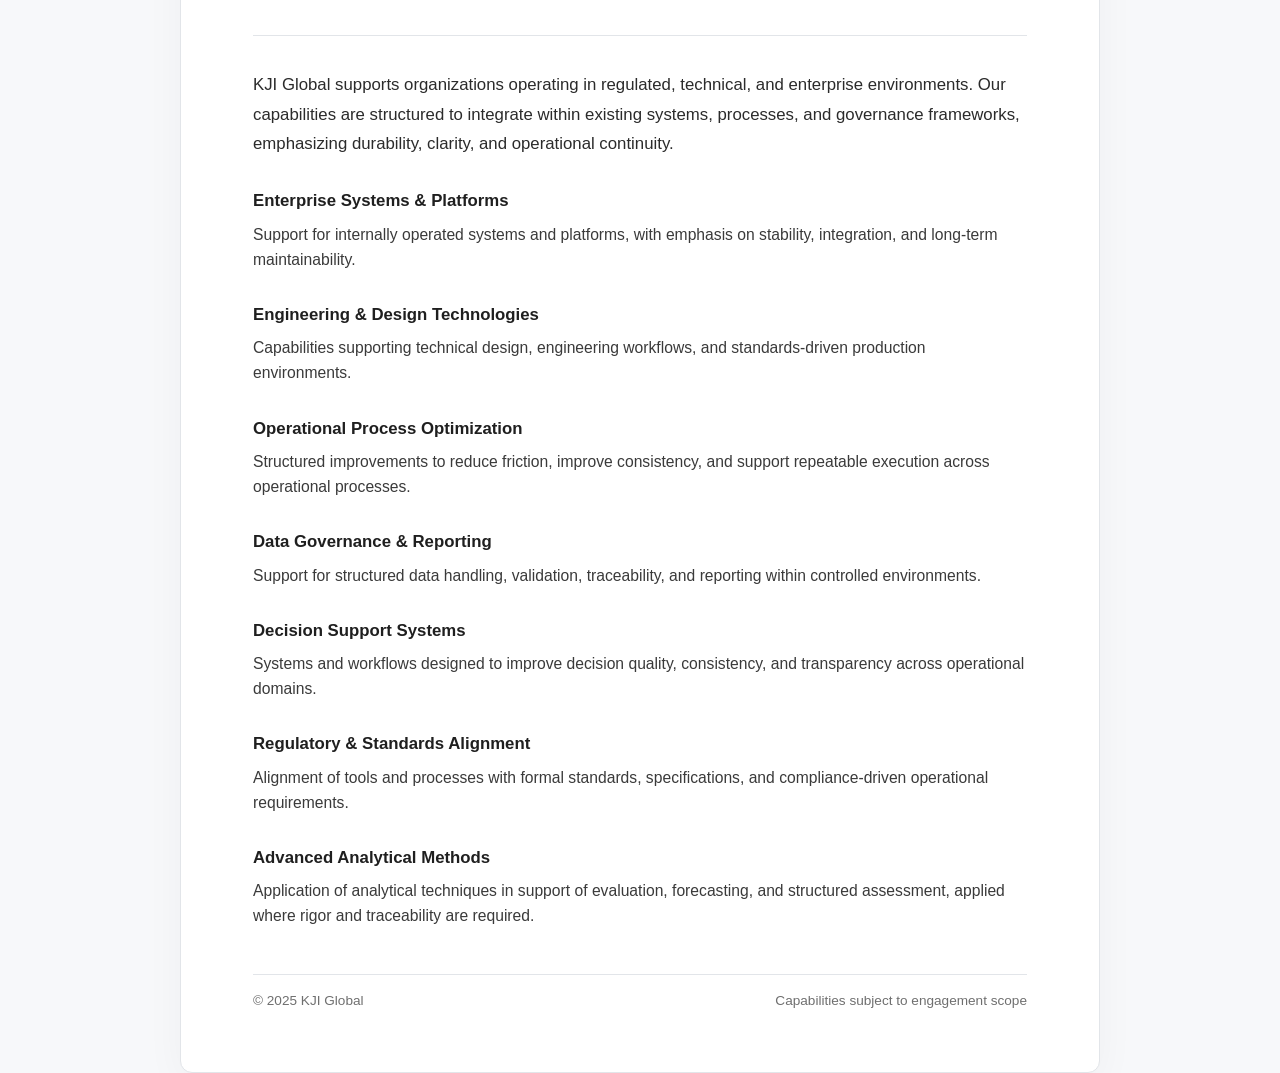
==== capabilities.html @ 7716038a "Add files via upload" ====
<!DOCTYPE html>
<html lang="en">
<head>
  <meta charset="UTF-8" />
  <meta name="viewport" content="width=device-width, initial-scale=1.0" />
  <title>KJI Global | Capabilities</title>

  <style>
    :root {
      --bg: #f7f8fa;
      --panel: #ffffff;
      --text-main: #1c1c1c;
      --text-muted: #6f6f6f;
      --accent: #0a3d62;
      --border: #e2e5e9;
    }

    * { box-sizing: border-box; }

    html, body {
      margin: 0;
      padding: 0;
      height: 100%;
      font-family: -apple-system, BlinkMacSystemFont, "Segoe UI", Roboto, Arial, sans-serif;
      background-color: var(--bg);
      color: var(--text-main);
    }

    body {
      display: flex;
      justify-content: center;
      align-items: center;
      padding: 28px;
    }

    .container {
      width: 100%;
      max-width: 920px;
      padding: 64px 72px;
      background: var(--panel);
      border: 1px solid var(--border);
      border-radius: 12px;
      box-shadow: 0 10px 40px rgba(0, 0, 0, 0.04);
    }

    .accent-bar {
      width: 64px;
      height: 4px;
      background-color: var(--accent);
      margin-bottom: 28px;
      border-radius: 2px;
    }

    h1 {
      margin: 0;
      font-size: 2.4rem;
      font-weight: 600;
      letter-spacing: 0.4px;
    }

    .subtitle {
      margin-top: 10px;
      font-size: 1.05rem;
      color: var(--text-muted);
      line-height: 1.4;
    }

    .divider {
      margin: 34px 0;
      height: 1px;
      background-color: var(--border);
    }

    .copy {
      font-size: 1.05rem;
      line-height: 1.75;
      color: #2b2b2b;
      max-width: 820px;
    }

    .copy p {
      margin: 0 0 18px 0;
    }

    .copy p:last-child {
      margin-bottom: 0;
    }

    .capability-block {
      margin-top: 28px;
    }

    .capability-title {
      font-size: 1.05rem;
      font-weight: 600;
      margin-bottom: 6px;
      color: #1f1f1f;
    }

    .capability-text {
      font-size: 0.98rem;
      line-height: 1.6;
      color: #3a3a3a;
    }

    .footer {
      margin-top: 46px;
      padding-top: 18px;
      border-top: 1px solid var(--border);
      font-size: 0.85rem;
      color: var(--text-muted);
      display: flex;
      justify-content: space-between;
      flex-wrap: wrap;
      gap: 10px;
    }

    @media (max-width: 760px) {
      .container { padding: 42px 30px; }
      h1 { font-size: 2.0rem; }
    }
  </style>
</head>

<body>
  <main class="container">
    <div class="accent-bar"></div>

    <h1>Capabilities</h1>
    <div class="subtitle">
      Institutional capabilities supporting complex operational environments
    </div>

    <div class="divider"></div>

    <div class="copy">
      <p>
        KJI Global supports organizations operating in regulated, technical, and enterprise environments.
        Our capabilities are structured to integrate within existing systems, processes, and governance
        frameworks, emphasizing durability, clarity, and operational continuity.
      </p>

      <div class="capability-block">
        <div class="capability-title">Enterprise Systems & Platforms</div>
        <div class="capability-text">
          Support for internally operated systems and platforms, with emphasis on stability,
          integration, and long-term maintainability.
        </div>
      </div>

      <div class="capability-block">
        <div class="capability-title">Engineering & Design Technologies</div>
        <div class="capability-text">
          Capabilities supporting technical design, engineering workflows, and standards-driven
          production environments.
        </div>
      </div>

      <div class="capability-block">
        <div class="capability-title">Operational Process Optimization</div>
        <div class="capability-text">
          Structured improvements to reduce friction, improve consistency, and support repeatable
          execution across operational processes.
        </div>
      </div>

      <div class="capability-block">
        <div class="capability-title">Data Governance & Reporting</div>
        <div class="capability-text">
          Support for structured data handling, validation, traceability, and reporting within
          controlled environments.
        </div>
      </div>

      <div class="capability-block">
        <div class="capability-title">Decision Support Systems</div>
        <div class="capability-text">
          Systems and workflows designed to improve decision quality, consistency, and transparency
          across operational domains.
        </div>
      </div>

      <div class="capability-block">
        <div class="capability-title">Regulatory & Standards Alignment</div>
        <div class="capability-text">
          Alignment of tools and processes with formal standards, specifications, and compliance-driven
          operational requirements.
        </div>
      </div>

      <div class="capability-block">
        <div class="capability-title">Advanced Analytical Methods</div>
        <div class="capability-text">
          Application of analytical techniques in support of evaluation, forecasting, and structured
          assessment, applied where rigor and traceability are required.
        </div>
      </div>
    </div>

    <div class="footer">
      <div>© 2025 KJI Global</div>
      <div>Capabilities subject to engagement scope</div>
    </div>
  </main>
</body>
</html>
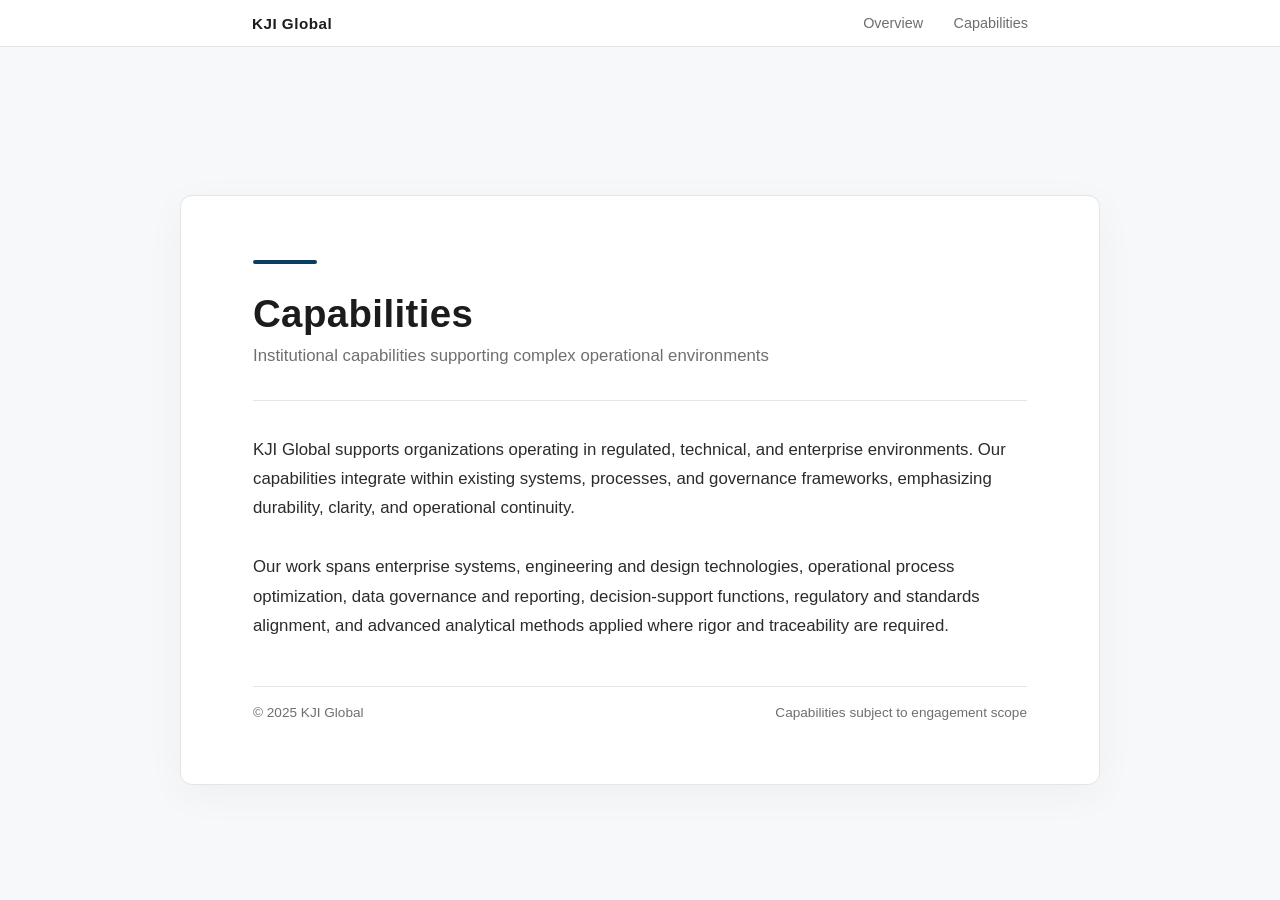
==== commit 1097bd5f: "Add navigation bar and restructure capabilities content Added a navigation bar and updated the conte" ====
--- a/capabilities.html
+++ b/capabilities.html
@@ -26,6 +26,43 @@
       color: var(--text-main);
     }
 
+    /* NAV */
+    .nav {
+      width: 100%;
+      background: var(--panel);
+      border-bottom: 1px solid var(--border);
+      position: fixed;
+      top: 0;
+      left: 0;
+      z-index: 100;
+    }
+
+    .nav-inner {
+      max-width: 920px;
+      margin: 0 auto;
+      padding: 14px 72px;
+      display: flex;
+      justify-content: space-between;
+      align-items: center;
+    }
+
+    .nav-brand {
+      font-size: 0.95rem;
+      font-weight: 600;
+      letter-spacing: 0.5px;
+    }
+
+    .nav-links a {
+      margin-left: 26px;
+      font-size: 0.9rem;
+      text-decoration: none;
+      color: var(--text-muted);
+    }
+
+    .nav-links a:hover {
+      color: var(--text-main);
+    }
+
     body {
       display: flex;
       justify-content: center;
@@ -41,6 +78,7 @@
       border: 1px solid var(--border);
       border-radius: 12px;
       box-shadow: 0 10px 40px rgba(0, 0, 0, 0.04);
+      margin-top: 80px;
     }
 
     .accent-bar {
@@ -62,7 +100,6 @@
       margin-top: 10px;
       font-size: 1.05rem;
       color: var(--text-muted);
-      line-height: 1.4;
     }
 
     .divider {
@@ -78,31 +115,6 @@
       max-width: 820px;
     }
 
-    .copy p {
-      margin: 0 0 18px 0;
-    }
-
-    .copy p:last-child {
-      margin-bottom: 0;
-    }
-
-    .capability-block {
-      margin-top: 28px;
-    }
-
-    .capability-title {
-      font-size: 1.05rem;
-      font-weight: 600;
-      margin-bottom: 6px;
-      color: #1f1f1f;
-    }
-
-    .capability-text {
-      font-size: 0.98rem;
-      line-height: 1.6;
-      color: #3a3a3a;
-    }
-
     .footer {
       margin-top: 46px;
       padding-top: 18px;
@@ -116,6 +128,7 @@
     }
 
     @media (max-width: 760px) {
+      .nav-inner { padding: 14px 30px; }
       .container { padding: 42px 30px; }
       h1 { font-size: 2.0rem; }
     }
@@ -123,6 +136,17 @@
 </head>
 
 <body>
+
+  <nav class="nav">
+    <div class="nav-inner">
+      <div class="nav-brand">KJI Global</div>
+      <div class="nav-links">
+        <a href="index.html">Overview</a>
+        <a href="capabilities.html">Capabilities</a>
+      </div>
+    </div>
+  </nav>
+
   <main class="container">
     <div class="accent-bar"></div>
 
@@ -134,67 +158,16 @@
     <div class="divider"></div>
 
     <div class="copy">
-      <p>
-        KJI Global supports organizations operating in regulated, technical, and enterprise environments.
-        Our capabilities are structured to integrate within existing systems, processes, and governance
-        frameworks, emphasizing durability, clarity, and operational continuity.
-      </p>
-
-      <div class="capability-block">
-        <div class="capability-title">Enterprise Systems & Platforms</div>
-        <div class="capability-text">
-          Support for internally operated systems and platforms, with emphasis on stability,
-          integration, and long-term maintainability.
-        </div>
-      </div>
-
-      <div class="capability-block">
-        <div class="capability-title">Engineering & Design Technologies</div>
-        <div class="capability-text">
-          Capabilities supporting technical design, engineering workflows, and standards-driven
-          production environments.
-        </div>
-      </div>
-
-      <div class="capability-block">
-        <div class="capability-title">Operational Process Optimization</div>
-        <div class="capability-text">
-          Structured improvements to reduce friction, improve consistency, and support repeatable
-          execution across operational processes.
-        </div>
-      </div>
-
-      <div class="capability-block">
-        <div class="capability-title">Data Governance & Reporting</div>
-        <div class="capability-text">
-          Support for structured data handling, validation, traceability, and reporting within
-          controlled environments.
-        </div>
-      </div>
-
-      <div class="capability-block">
-        <div class="capability-title">Decision Support Systems</div>
-        <div class="capability-text">
-          Systems and workflows designed to improve decision quality, consistency, and transparency
-          across operational domains.
-        </div>
-      </div>
-
-      <div class="capability-block">
-        <div class="capability-title">Regulatory & Standards Alignment</div>
-        <div class="capability-text">
-          Alignment of tools and processes with formal standards, specifications, and compliance-driven
-          operational requirements.
-        </div>
-      </div>
-
-      <div class="capability-block">
-        <div class="capability-title">Advanced Analytical Methods</div>
-        <div class="capability-text">
-          Application of analytical techniques in support of evaluation, forecasting, and structured
-          assessment, applied where rigor and traceability are required.
-        </div>
-      </div>
+      KJI Global supports organizations operating in regulated, technical, and
+      enterprise environments. Our capabilities integrate within existing
+      systems, processes, and governance frameworks, emphasizing durability,
+      clarity, and operational continuity.
+      <br /><br />
+      Our work spans enterprise systems, engineering and design technologies,
+      operational process optimization, data governance and reporting,
+      decision-support functions, regulatory and standards alignment, and
+      advanced analytical methods applied where rigor and traceability are
+      required.
     </div>
 
     <div class="footer">
@@ -202,5 +175,6 @@
       <div>Capabilities subject to engagement scope</div>
     </div>
   </main>
+
 </body>
 </html>
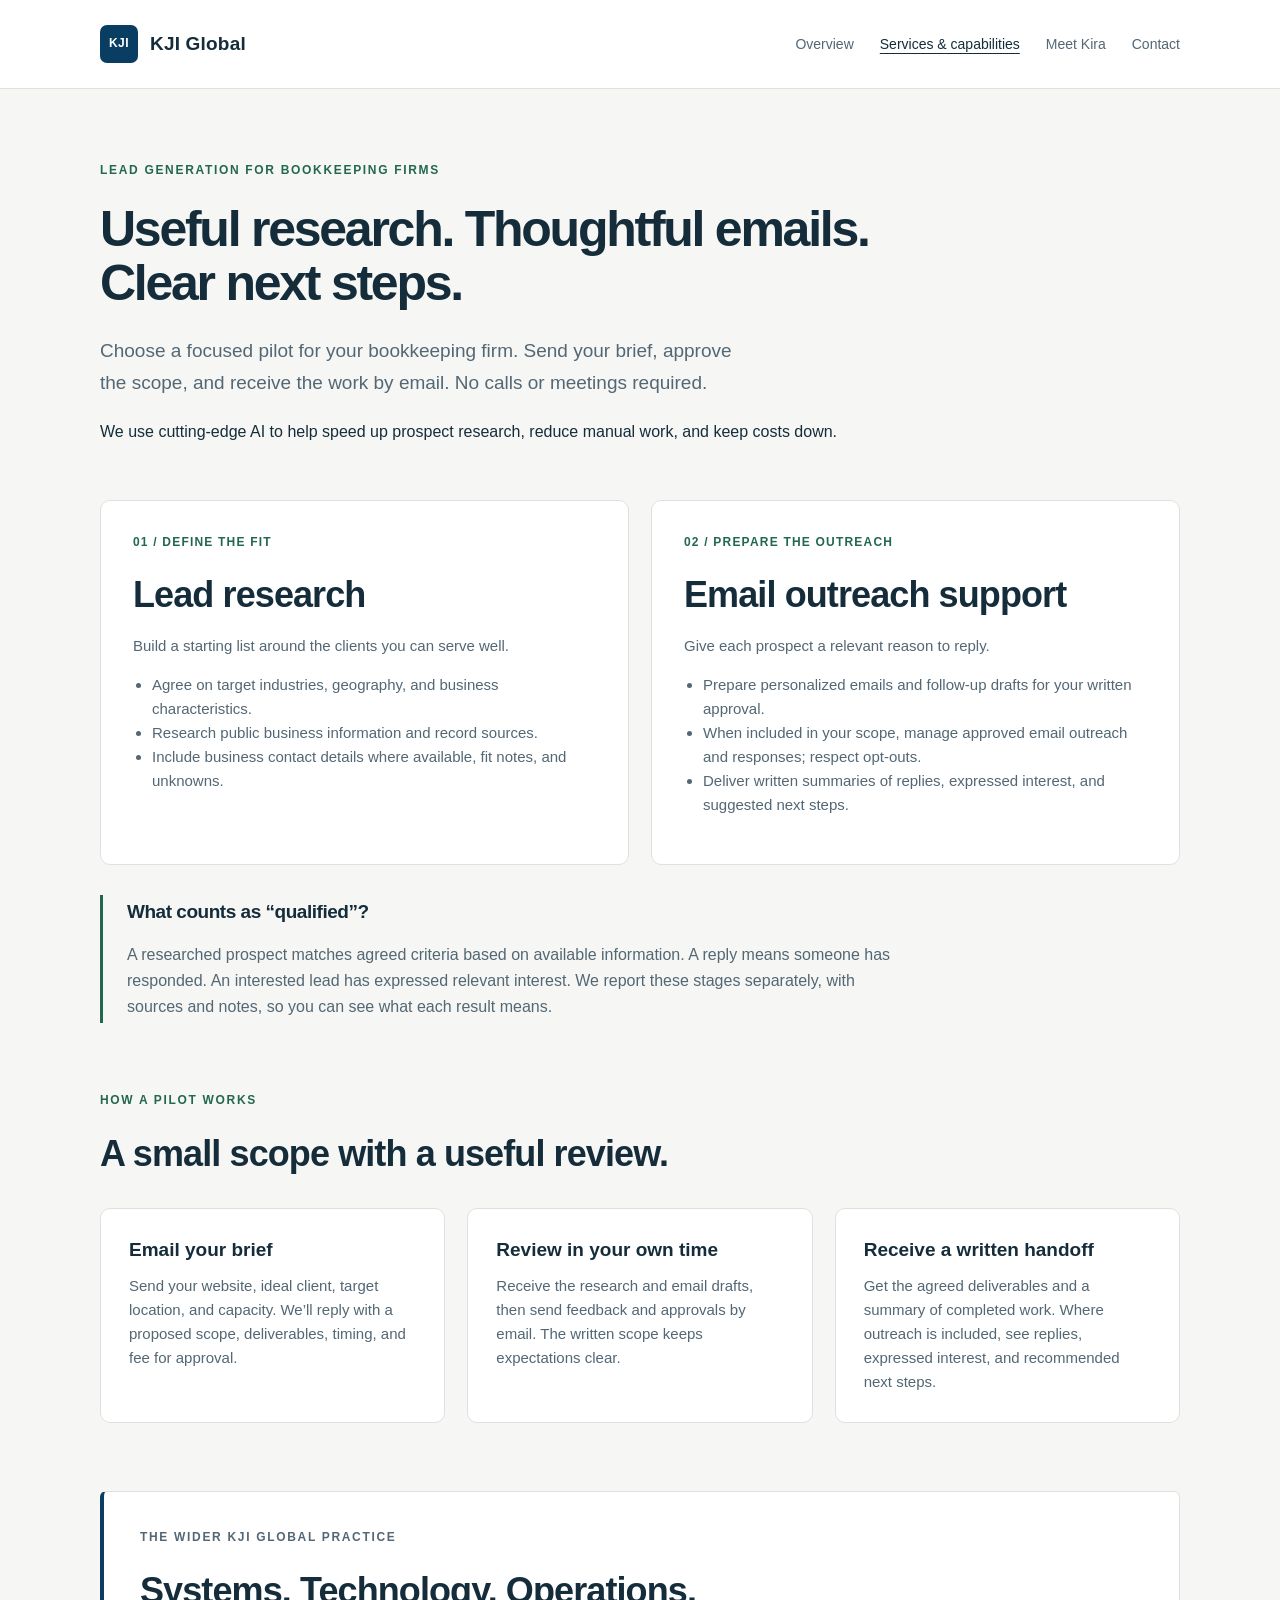
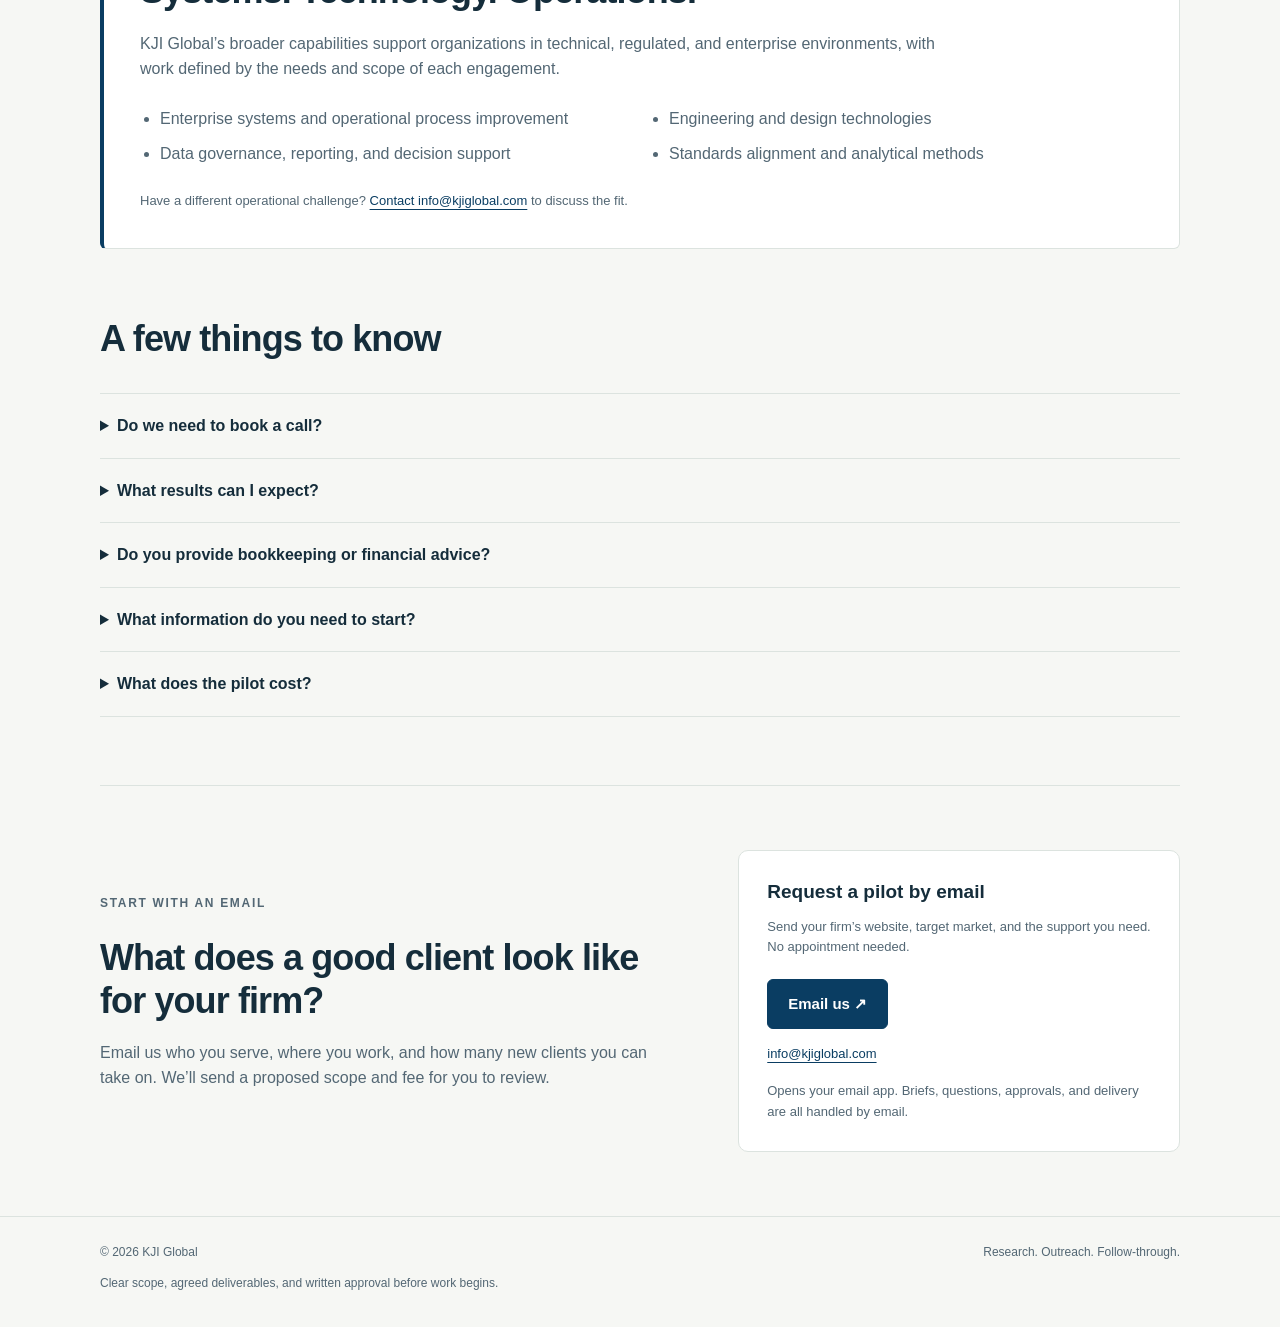
==== commit 7e9f5d66: "Introduce Kira Vale and email-based lead generation" ====
--- a/capabilities.html
+++ b/capabilities.html
@@ -1,180 +1,141 @@
 <!DOCTYPE html>
 <html lang="en">
 <head>
-  <meta charset="UTF-8" />
-  <meta name="viewport" content="width=device-width, initial-scale=1.0" />
-  <title>KJI Global | Capabilities</title>
-
-  <style>
-    :root {
-      --bg: #f7f8fa;
-      --panel: #ffffff;
-      --text-main: #1c1c1c;
-      --text-muted: #6f6f6f;
-      --accent: #0a3d62;
-      --border: #e2e5e9;
-    }
-
-    * { box-sizing: border-box; }
-
-    html, body {
-      margin: 0;
-      padding: 0;
-      height: 100%;
-      font-family: -apple-system, BlinkMacSystemFont, "Segoe UI", Roboto, Arial, sans-serif;
-      background-color: var(--bg);
-      color: var(--text-main);
-    }
-
-    /* NAV */
-    .nav {
-      width: 100%;
-      background: var(--panel);
-      border-bottom: 1px solid var(--border);
-      position: fixed;
-      top: 0;
-      left: 0;
-      z-index: 100;
-    }
-
-    .nav-inner {
-      max-width: 920px;
-      margin: 0 auto;
-      padding: 14px 72px;
-      display: flex;
-      justify-content: space-between;
-      align-items: center;
-    }
-
-    .nav-brand {
-      font-size: 0.95rem;
-      font-weight: 600;
-      letter-spacing: 0.5px;
-    }
-
-    .nav-links a {
-      margin-left: 26px;
-      font-size: 0.9rem;
-      text-decoration: none;
-      color: var(--text-muted);
-    }
-
-    .nav-links a:hover {
-      color: var(--text-main);
-    }
-
-    body {
-      display: flex;
-      justify-content: center;
-      align-items: center;
-      padding: 28px;
-    }
-
-    .container {
-      width: 100%;
-      max-width: 920px;
-      padding: 64px 72px;
-      background: var(--panel);
-      border: 1px solid var(--border);
-      border-radius: 12px;
-      box-shadow: 0 10px 40px rgba(0, 0, 0, 0.04);
-      margin-top: 80px;
-    }
-
-    .accent-bar {
-      width: 64px;
-      height: 4px;
-      background-color: var(--accent);
-      margin-bottom: 28px;
-      border-radius: 2px;
-    }
-
-    h1 {
-      margin: 0;
-      font-size: 2.4rem;
-      font-weight: 600;
-      letter-spacing: 0.4px;
-    }
-
-    .subtitle {
-      margin-top: 10px;
-      font-size: 1.05rem;
-      color: var(--text-muted);
-    }
-
-    .divider {
-      margin: 34px 0;
-      height: 1px;
-      background-color: var(--border);
-    }
-
-    .copy {
-      font-size: 1.05rem;
-      line-height: 1.75;
-      color: #2b2b2b;
-      max-width: 820px;
-    }
-
-    .footer {
-      margin-top: 46px;
-      padding-top: 18px;
-      border-top: 1px solid var(--border);
-      font-size: 0.85rem;
-      color: var(--text-muted);
-      display: flex;
-      justify-content: space-between;
-      flex-wrap: wrap;
-      gap: 10px;
-    }
-
-    @media (max-width: 760px) {
-      .nav-inner { padding: 14px 30px; }
-      .container { padding: 42px 30px; }
-      h1 { font-size: 2.0rem; }
-    }
-  </style>
+<meta charset="UTF-8">
+<meta name="viewport" content="width=device-width, initial-scale=1">
+<title>KJI Global | Services &amp; capabilities</title>
+<meta name="description" content="Lead research and email outreach support for bookkeeping firms. Get a written scope, review drafts, and receive deliverables by email.">
+<meta name="theme-color" content="#0a3d62">
+<link rel="stylesheet" href="styles.css">
 </head>
-
 <body>
-
-  <nav class="nav">
-    <div class="nav-inner">
-      <div class="nav-brand">KJI Global</div>
-      <div class="nav-links">
-        <a href="index.html">Overview</a>
-        <a href="capabilities.html">Capabilities</a>
-      </div>
-    </div>
-  </nav>
-
-  <main class="container">
-    <div class="accent-bar"></div>
-
-    <h1>Capabilities</h1>
-    <div class="subtitle">
-      Institutional capabilities supporting complex operational environments
-    </div>
-
-    <div class="divider"></div>
-
-    <div class="copy">
-      KJI Global supports organizations operating in regulated, technical, and
-      enterprise environments. Our capabilities integrate within existing
-      systems, processes, and governance frameworks, emphasizing durability,
-      clarity, and operational continuity.
-      <br /><br />
-      Our work spans enterprise systems, engineering and design technologies,
-      operational process optimization, data governance and reporting,
-      decision-support functions, regulatory and standards alignment, and
-      advanced analytical methods applied where rigor and traceability are
-      required.
-    </div>
-
-    <div class="footer">
-      <div>© 2025 KJI Global</div>
-      <div>Capabilities subject to engagement scope</div>
-    </div>
-  </main>
-
+<a class="skip" href="#main">Skip to content</a>
+<header class="nav">
+<nav class="wrap nav-inner" aria-label="Main navigation">
+<a class="brand" href="index.html">
+<span class="brand-mark" aria-hidden="true">KJI</span>KJI Global</a>
+<div class="nav-links">
+<a href="index.html">Overview</a>
+<a href="capabilities.html" aria-current="page">Services &amp; capabilities</a>
+<a href="index.html#kira">Meet Kira</a>
+<a href="index.html#contact">Contact</a>
+</div>
+</nav>
+</header>
+<main id="main" class="wrap">
+<div class="page-heading">
+<p class="eyebrow">Lead generation for bookkeeping firms</p>
+<h1>Useful research. Thoughtful emails. Clear next steps.</h1>
+<p class="lead">Choose a focused pilot for your bookkeeping firm. Send your brief, approve the scope, and receive the work by email. No calls or meetings required.</p>
+<p>We use cutting-edge AI to help speed up prospect research, reduce manual work, and keep costs down.</p>
+</div>
+<div class="service-grid">
+<article class="card">
+<span class="number">01 / DEFINE THE FIT</span>
+<h2>Lead research</h2>
+<p>Build a starting list around the clients you can serve well.</p>
+<ul>
+<li>Agree on target industries, geography, and business characteristics.</li>
+<li>Research public business information and record sources.</li>
+<li>Include business contact details where available, fit notes, and unknowns.</li>
+</ul>
+</article>
+<article class="card">
+<span class="number">02 / PREPARE THE OUTREACH</span>
+<h2>Email outreach support</h2>
+<p>Give each prospect a relevant reason to reply.</p>
+<ul>
+<li>Prepare personalized emails and follow-up drafts for your written approval.</li>
+<li>When included in your scope, manage approved email outreach and responses; respect opt-outs.</li>
+<li>Deliver written summaries of replies, expressed interest, and suggested next steps.</li>
+</ul>
+</article>
+</div>
+<div class="definition">
+<h2>What counts as “qualified”?</h2>
+<p>A researched prospect matches agreed criteria based on available information. A reply means someone has responded. An interested lead has expressed relevant interest. We report these stages separately, with sources and notes, so you can see what each result means.</p>
+</div>
+<section class="section" aria-labelledby="process-title">
+<p class="eyebrow">How a pilot works</p>
+<h2 id="process-title">A small scope with a useful review.</h2>
+<div class="cards">
+<article class="card">
+<h3>Email your brief</h3>
+<p>Send your website, ideal client, target location, and capacity. We’ll reply with a proposed scope, deliverables, timing, and fee for approval.</p>
+</article>
+<article class="card">
+<h3>Review in your own time</h3>
+<p>Receive the research and email drafts, then send feedback and approvals by email. The written scope keeps expectations clear.</p>
+</article>
+<article class="card">
+<h3>Receive a written handoff</h3>
+<p>Get the agreed deliverables and a summary of completed work. Where outreach is included, see replies, expressed interest, and recommended next steps.</p>
+</article>
+</div>
+</section>
+<section class="company-context" aria-labelledby="company-title">
+  <p class="eyebrow">The wider KJI Global practice</p>
+  <h2 id="company-title">Systems. Technology. Operations.</h2>
+  <p>KJI Global’s broader capabilities support organizations in technical, regulated, and enterprise environments, with work defined by the needs and scope of each engagement.</p>
+  <ul class="capability-list">
+    <li>Enterprise systems and operational process improvement</li>
+    <li>Engineering and design technologies</li>
+    <li>Data governance, reporting, and decision support</li>
+    <li>Standards alignment and analytical methods</li>
+  </ul>
+  <p class="small">Have a different operational challenge? <a href="mailto:info@kjiglobal.com?subject=KJI%20Global%20capabilities%20inquiry">Contact info@kjiglobal.com</a> to discuss the fit.</p>
+</section>
+<section class="section" aria-labelledby="faq-title">
+<h2 id="faq-title">A few things to know</h2>
+<div class="faq">
+<details>
+<summary>Do we need to book a call?</summary>
+<p>No. Send your brief by email. We handle questions, scope, approvals, updates, and delivery in writing. Review and reply when it works for you.</p>
+</details>
+<details>
+<summary>What results can I expect?</summary>
+<p>You receive the deliverables agreed in your scope: researched prospects, outreach drafts, or support with approved email follow-up. Responses and new clients depend on the market and offer; we do not guarantee sales or revenue.</p>
+</details>
+<details>
+<summary>Do you provide bookkeeping or financial advice?</summary>
+<p>This offer covers lead research and email outreach support. Bookkeeping, accounting, tax, legal, and financial services remain with independent providers.</p>
+</details>
+<details>
+<summary>What information do you need to start?</summary>
+<p>Your firm’s website, business contact details, target industries and geography, services offered, and capacity for new clients. We do not need client books, banking details, tax returns, or passwords.</p>
+</details>
+<details>
+<summary>What does the pilot cost?</summary>
+<p>Email your requirements and we’ll send a written scope and fee. Work starts only after approval. Sending an inquiry does not commit you to a purchase.</p>
+</details>
+</div>
+</section>
+<section class="contact" id="contact" aria-labelledby="contact-title">
+<div>
+<p class="eyebrow">Start with an email</p>
+<h2 id="contact-title">What does a good client look like for your firm?</h2>
+<p>Email us who you serve, where you work, and how many new clients you can take on. We’ll send a proposed scope and fee for you to review.</p>
+</div>
+<div class="contact-box">
+<h3>Request a pilot by email</h3>
+<p class="small">Send your firm’s website, target market, and the support you need. No appointment needed.</p>
+<a class="button" href="mailto:info@kjiglobal.com?subject=Bookkeeping%20firm%20pilot%20inquiry">Email us <span aria-hidden="true">&nbsp;↗</span>
+</a>
+<div class="small address">
+<a href="mailto:info@kjiglobal.com">info@kjiglobal.com</a>
+</div>
+<p class="small contact-note">Opens your email app. Briefs, questions, approvals, and delivery are all handled by email.</p>
+</div>
+</section>
+</main>
+<footer class="footer">
+<div class="wrap">
+<div class="footer-row">
+<span>© 2026 KJI Global</span>
+<span>Research. Outreach. Follow-through.</span>
+</div>
+<p>Clear scope, agreed deliverables, and written approval before work begins.</p>
+</div>
+</footer>
 </body>
 </html>
--- a/styles.css
+++ b/styles.css
@@ -0,0 +1,108 @@
+:root{--ink:#152d3b;--muted:#536774;--paper:#f6f7f4;--white:#fff;--line:#dce3df;--accent:#0a3d62;--green:#246750;--pale:#eaf0eb}
+*{box-sizing:border-box}
+html{scroll-behavior:smooth;scroll-padding-top:24px}
+body{margin:0;background:var(--paper);color:var(--ink);font-family:-apple-system,BlinkMacSystemFont,"Segoe UI",Roboto,Arial,sans-serif;line-height:1.6}
+a{color:var(--accent);text-underline-offset:4px}
+a:hover{text-decoration-thickness:2px}
+a:focus-visible{outline:3px solid #b66c16;outline-offset:5px;border-radius:2px}
+.skip{position:absolute;left:16px;top:-80px;background:white;padding:12px;z-index:20}
+.skip:focus{top:12px}
+.wrap{width:min(1080px,calc(100% - 64px));margin:auto}
+.nav{background:var(--white);border-bottom:1px solid var(--line)}
+.nav-inner{min-height:88px;display:flex;align-items:center;justify-content:space-between;gap:24px}
+.brand{text-decoration:none;font-size:19px;font-weight:700;letter-spacing:.01em;color:var(--ink);display:flex;align-items:center;gap:12px}
+.brand-mark{display:grid;place-items:center;width:38px;height:38px;color:white;background:var(--accent);font-size:12px;letter-spacing:.04em;border-radius:7px}
+.nav-links{display:flex;flex-wrap:wrap;gap:26px}
+.nav-links a{font-size:14px;text-decoration:none;color:var(--muted)}
+.nav-links a:hover,.nav-links a[aria-current=page]{color:var(--ink);text-decoration:underline}
+.eyebrow{text-transform:uppercase;letter-spacing:.14em;font-size:12px;font-weight:700;color:var(--green);margin:0 0 22px}
+.hero{padding:88px 0 68px;display:grid;grid-template-columns:1.55fr 1fr;gap:60px;align-items:center}
+h1,h2,h3,p{margin-top:0}
+h1{font-size:clamp(36px,4.7vw,58px);line-height:1.08;letter-spacing:-.045em;font-weight:650;margin-bottom:25px}
+h2{font-size:clamp(27px,3vw,36px);line-height:1.2;letter-spacing:-.025em;margin-bottom:18px}
+h3{font-size:19px;line-height:1.35;margin-bottom:12px}
+.lead{font-size:19px;line-height:1.7;color:var(--muted);max-width:640px}
+.actions{display:flex;align-items:center;flex-wrap:wrap;gap:22px;margin-top:30px}
+.button{display:inline-flex;justify-content:center;align-items:center;min-height:48px;padding:12px 20px;background:var(--accent);border:1px solid var(--accent);border-radius:6px;color:white;text-decoration:none;font-size:15px;font-weight:600}
+.button:hover{background:#062e4c}
+.text-link{font-weight:600;font-size:15px}
+.small{font-size:13px;color:var(--muted)}
+.hero-note{margin:20px 0 0}
+.brief{border:1px solid var(--line);background:var(--white);border-radius:12px;padding:30px;box-shadow:0 15px 40px #152d3b06}
+.brief .eyebrow{color:var(--muted);margin-bottom:26px}
+.brief ol{list-style:none;margin:0;padding:0;counter-reset:step}
+.brief li{counter-increment:step;display:grid;grid-template-columns:30px 1fr;gap:13px;padding:18px 0;border-top:1px solid var(--line)}
+.brief li:before{content:"0" counter(step);font-size:12px;color:var(--green);font-weight:700;padding-top:3px}
+.brief strong{display:block;font-size:16px}
+.brief span{font-size:14px;color:var(--muted)}
+.ribbon{border-top:1px solid var(--line);border-bottom:1px solid var(--line);display:flex;justify-content:space-between;gap:18px;flex-wrap:wrap;padding:20px 0;font-size:13px;color:var(--muted)}
+section.section{padding:68px 0}
+.section-intro{max-width:650px}
+.cards{display:grid;grid-template-columns:repeat(3,1fr);gap:22px;margin-top:32px}
+.card{background:var(--white);border:1px solid var(--line);border-radius:10px;padding:28px}
+.card p{color:var(--muted);font-size:15px;margin-bottom:0}
+.number{display:block;color:var(--green);font-size:12px;letter-spacing:.1em;margin-bottom:20px;font-weight:700}
+.ceo{background:var(--pale);border-radius:12px;padding:42px;display:grid;grid-template-columns:120px 1fr;gap:34px;align-items:start}
+.monogram{width:110px;height:110px;border-radius:50%;display:grid;place-items:center;background:var(--accent);color:white;font-size:36px;font-weight:400;border:7px solid #fff8}
+.ceo .eyebrow{margin-bottom:12px}
+.ceo p{max-width:700px;color:#40594d}
+.ceo .disclosure{margin-top:22px;padding-top:20px;border-top:1px solid #cbd8cd;font-size:13px;margin-bottom:0;color:#40594d}
+.contact{padding:64px 0;display:grid;grid-template-columns:1.3fr 1fr;gap:64px;border-top:1px solid var(--line);align-items:center}
+.contact p{color:var(--muted)}
+.contact-box{background:white;border:1px solid var(--line);border-radius:10px;padding:28px}
+.contact-box .button{margin:8px 0 15px}
+.address{overflow-wrap:anywhere}
+.footer{border-top:1px solid var(--line);padding:26px 0 34px;color:var(--muted);font-size:12px}
+.footer-row{display:flex;justify-content:space-between;gap:14px;flex-wrap:wrap;margin-bottom:12px}
+.footer p{margin-bottom:0;max-width:840px}
+.page-heading{padding:72px 0 40px;max-width:780px}
+.page-heading h1{font-size:clamp(36px,4vw,50px)}
+.service-grid{display:grid;grid-template-columns:1fr 1fr;gap:22px}
+.service-grid .card{padding:32px}
+.service-grid ul{padding-left:19px;color:var(--muted);font-size:15px}
+.definition{margin-top:30px;border-left:3px solid var(--green);padding:4px 0 4px 24px;max-width:810px}
+.definition p{color:var(--muted);margin-bottom:0}
+.faq{padding-top:15px}
+.faq details{border-top:1px solid var(--line);padding:19px 0}
+.faq details:last-child{border-bottom:1px solid var(--line)}
+.faq summary{cursor:pointer;font-weight:600}
+.faq details p{max-width:830px;color:var(--muted);padding-top:16px;margin-bottom:0}
+@media(max-width:780px){.wrap{width:calc(100% - 40px)}
+.nav-inner{min-height:80px;flex-wrap:wrap;padding:17px 0;gap:14px}
+.nav-links{gap:20px}
+.hero{grid-template-columns:1fr;gap:30px;padding:50px 0 38px}
+.lead{font-size:17px}
+.brief{padding:25px}
+.cards{grid-template-columns:1fr;gap:14px}
+.card{padding:25px}
+.ribbon{gap:9px;font-size:12px}
+.ribbon span{width:100%}
+section.section{padding:44px 0}
+.ceo{grid-template-columns:1fr;padding:28px;gap:22px}
+.monogram{width:75px;height:75px;font-size:36px;border-width:5px}
+.contact{grid-template-columns:1fr;gap:22px;padding:44px 0}
+.service-grid{grid-template-columns:1fr}
+.page-heading{padding:48px 0 25px}
+}
+@media(prefers-reduced-motion:reduce){html{scroll-behavior:auto}
+}
+
+
+
+.definition h2{font-size:19px;line-height:1.35}
+.contact-note{margin:16px 0 0}
+
+.company-context{padding:36px;border:1px solid var(--line);border-left:4px solid var(--accent);border-radius:6px;background:var(--white)}
+
+.company-context p{max-width:800px;color:var(--muted)}
+
+.company-context .small{margin-bottom:0}
+
+.capability-list{padding-left:20px;color:var(--muted);display:grid;grid-template-columns:1fr 1fr;gap:10px 35px;margin:24px 0}
+
+summary:focus-visible{outline:3px solid #b66c16;outline-offset:5px}
+
+@media(max-width:780px){.company-context{padding:25px}
+.capability-list{grid-template-columns:1fr}
+.nav-links{gap:12px 18px}
+}
